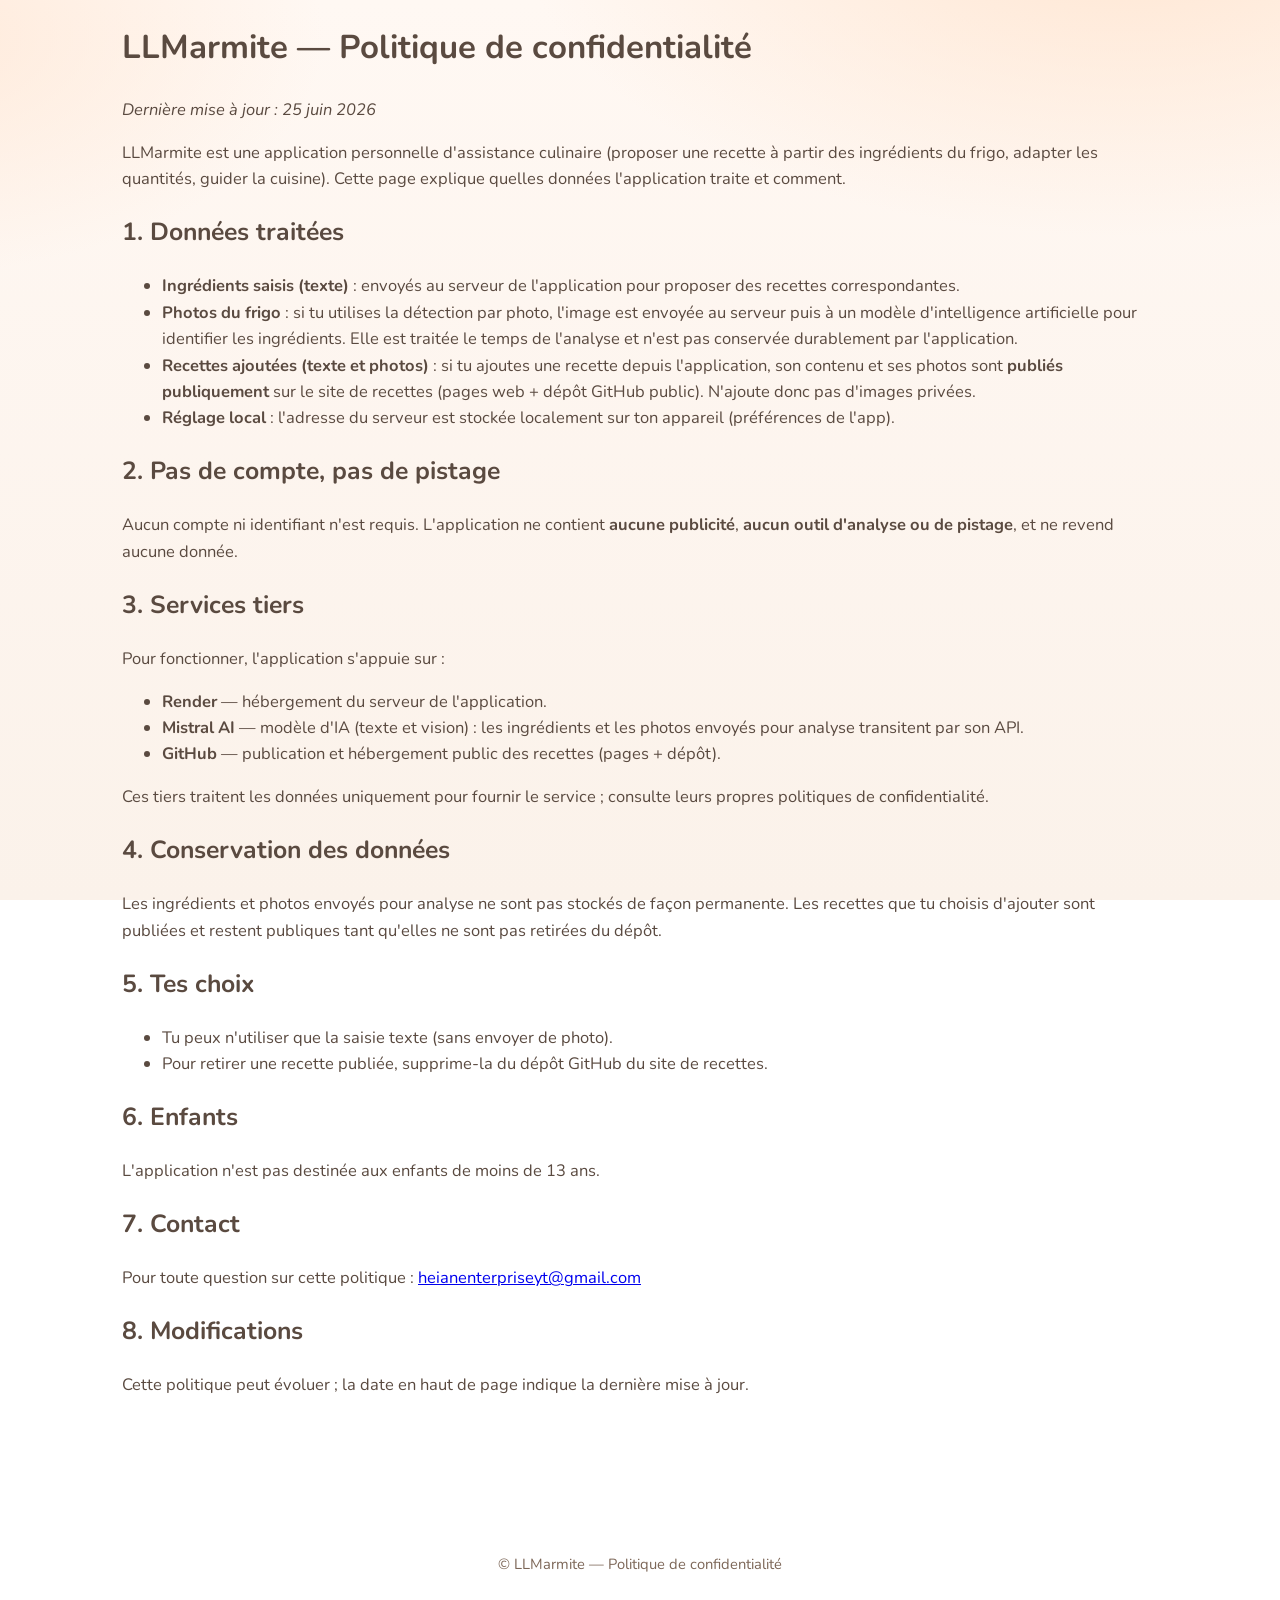
==== confidentialite.html @ 8d0bf93e "feat: refonte douce du site (theme clair creme chaud, Nunito, formes arrondies, hero)" ====
<!doctype html>
<html lang="fr">

<head>
  <meta charset="utf-8" />
  <meta name="viewport" content="width=device-width,initial-scale=1" />
  <title>LLMarmite — Politique de confidentialité</title>
  <link rel="icon" type="image/png" href="favicon.png">
  <link rel="preconnect" href="https://fonts.googleapis.com">
  <link rel="preconnect" href="https://fonts.gstatic.com" crossorigin>
  <link href="https://fonts.googleapis.com/css2?family=Nunito:wght@400;500;600;700;800&display=swap" rel="stylesheet">
  <link rel="stylesheet" href="css/style.css">
</head>

<body>
  <main class="container">
    <h1>LLMarmite — Politique de confidentialité</h1>
    <p><em>Dernière mise à jour : 25 juin 2026</em></p>

    <p>
      LLMarmite est une application personnelle d'assistance culinaire (proposer une recette à
      partir des ingrédients du frigo, adapter les quantités, guider la cuisine). Cette page
      explique quelles données l'application traite et comment.
    </p>

    <h2>1. Données traitées</h2>
    <ul>
      <li><strong>Ingrédients saisis (texte)</strong> : envoyés au serveur de l'application pour
        proposer des recettes correspondantes.</li>
      <li><strong>Photos du frigo</strong> : si tu utilises la détection par photo, l'image est
        envoyée au serveur puis à un modèle d'intelligence artificielle pour identifier les
        ingrédients. Elle est traitée le temps de l'analyse et n'est pas conservée durablement par
        l'application.</li>
      <li><strong>Recettes ajoutées (texte et photos)</strong> : si tu ajoutes une recette depuis
        l'application, son contenu et ses photos sont <strong>publiés publiquement</strong> sur le
        site de recettes (pages web + dépôt GitHub public). N'ajoute donc pas d'images privées.</li>
      <li><strong>Réglage local</strong> : l'adresse du serveur est stockée localement sur ton
        appareil (préférences de l'app).</li>
    </ul>

    <h2>2. Pas de compte, pas de pistage</h2>
    <p>
      Aucun compte ni identifiant n'est requis. L'application ne contient <strong>aucune
      publicité</strong>, <strong>aucun outil d'analyse ou de pistage</strong>, et ne revend
      aucune donnée.
    </p>

    <h2>3. Services tiers</h2>
    <p>Pour fonctionner, l'application s'appuie sur&nbsp;:</p>
    <ul>
      <li><strong>Render</strong> — hébergement du serveur de l'application.</li>
      <li><strong>Mistral AI</strong> — modèle d'IA (texte et vision)&nbsp;: les ingrédients et les
        photos envoyés pour analyse transitent par son API.</li>
      <li><strong>GitHub</strong> — publication et hébergement public des recettes (pages + dépôt).</li>
    </ul>
    <p>Ces tiers traitent les données uniquement pour fournir le service&nbsp;; consulte leurs
      propres politiques de confidentialité.</p>

    <h2>4. Conservation des données</h2>
    <p>
      Les ingrédients et photos envoyés pour analyse ne sont pas stockés de façon permanente. Les
      recettes que tu choisis d'ajouter sont publiées et restent publiques tant qu'elles ne sont
      pas retirées du dépôt.
    </p>

    <h2>5. Tes choix</h2>
    <ul>
      <li>Tu peux n'utiliser que la saisie texte (sans envoyer de photo).</li>
      <li>Pour retirer une recette publiée, supprime-la du dépôt GitHub du site de recettes.</li>
    </ul>

    <h2>6. Enfants</h2>
    <p>L'application n'est pas destinée aux enfants de moins de 13&nbsp;ans.</p>

    <h2>7. Contact</h2>
    <p>Pour toute question sur cette politique&nbsp;: <a href="mailto:heianenterpriseyt@gmail.com">heianenterpriseyt@gmail.com</a></p>

    <h2>8. Modifications</h2>
    <p>Cette politique peut évoluer&nbsp;; la date en haut de page indique la dernière mise à jour.</p>
  </main>

  <footer class="site-footer">© LLMarmite — Politique de confidentialité</footer>
</body>

</html>
---- css/style.css ----
/* style.css — Direction artistique « douce » (soft light, marmite)
   Clair, chaud, arrondi, aéré. Dérivé du seed orange #E8590C de l'app LLMarmite.
   La police Nunito est chargée via <link> dans le <head> des pages. */
:root{
  /* === Accents (orange marmite) === */
  --color-primary:        #E8590C;   /* orange marque — CTA, accents forts */
  --color-primary-strong: #c9490a;   /* survol CTA */
  --color-primary-soft:   #f7a977;   /* orange doux — survols, focus */
  --color-on-primary:     #ffffff;
  --color-peach:          #ffe6d2;   /* pêche très clair — halos, chips */
  --color-peach-deep:     #ffd6ba;

  /* === Surfaces claires et douces === */
  --color-bg:             #fbf2ea;   /* crème chaud (fond) */
  --color-bg-2:           #fff8f3;
  --color-surface:        #ffffff;   /* cartes, panneaux */
  --color-surface-soft:   #fff4ec;   /* panneaux secondaires */
  --color-outline:        #f1e2d6;   /* bordures très douces */

  /* === Texte chaud (jamais noir pur) === */
  --color-on-surface:        #5a4a40;  /* texte courant */
  --color-on-surface-strong: #36271e;  /* titres */
  --color-on-surface-muted:  #7c6657;  /* secondaire */

  /* === Ombres douces, diffuses, teintées chaud === */
  --shadow-sm: 0 2px 12px rgba(124,67,20,0.06);
  --shadow-md: 0 16px 38px rgba(232,89,12,0.10);
  --shadow-lg: 0 26px 56px rgba(124,67,20,0.16);

  --radius:    22px;
  --radius-sm: 14px;
  --radius-pill: 999px;
  --gap:18px;
  --maxw:1080px;

  /* Alias de compatibilité (anciens noms encore référencés ailleurs) */
  --bg: var(--color-bg);
  --card: var(--color-surface);
  --accent1: var(--color-primary);
  --accent2: var(--color-primary);
  --muted: var(--color-on-surface-muted);
  --glass: var(--color-surface-soft);
  --primary: var(--color-primary);
}

*{box-sizing:border-box}
html{scroll-behavior:smooth}
html,body{height:100%}
body{
  margin:0;
  font-family:'Nunito', system-ui, "Segoe UI", Roboto, "Helvetica Neue", Arial, sans-serif;
  color:var(--color-on-surface);
  font-size:16.5px;
  line-height:1.6;
  background:
    radial-gradient(1100px 560px at 88% -8%, var(--color-peach) 0%, rgba(255,230,210,0) 55%),
    radial-gradient(820px 460px at -8% 4%, #ffeada 0%, rgba(255,234,218,0) 52%),
    linear-gradient(180deg, var(--color-bg-2) 0%, var(--color-bg) 100%);
  background-attachment:fixed;
  -webkit-font-smoothing:antialiased;
  -moz-osx-font-smoothing:grayscale;
}

/* Accessibilité : focus doux et visible */
:focus-visible{ outline:3px solid var(--color-primary-soft); outline-offset:3px; border-radius:12px; }
input[type="checkbox"]{ accent-color:var(--color-primary); width:17px; height:17px; }

.container{ max-width:var(--maxw); margin:0 auto; padding:0 22px 72px; }

/* ---- En-tête doux (sticky, translucide) ---- */
.site-header{
  display:flex; align-items:center; justify-content:space-between;
  padding:16px clamp(18px,4vw,40px);
  background:rgba(255,248,243,0.72);
  -webkit-backdrop-filter:saturate(140%) blur(12px);
  backdrop-filter:saturate(140%) blur(12px);
  border-bottom:1px solid var(--color-outline);
  position:sticky; top:0; z-index:20;
}
.brand{
  margin:0; font-weight:800; font-size:20px; letter-spacing:-0.01em;
  color:var(--color-on-surface-strong); text-decoration:none;
  display:inline-flex; align-items:center; gap:10px;
}
.brand::before{ content:"🍲"; font-size:23px; }
.menu-btn{ display:none; background:transparent; border:0; color:var(--color-on-surface); font-size:24px; cursor:pointer; line-height:1; }

/* ---- Hero doux ---- */
.hero{ text-align:center; padding:54px 16px 30px; }
.hero h1{
  margin:0 0 10px; font-weight:800; letter-spacing:-0.02em;
  font-size:clamp(2rem, 1.3rem + 3vw, 3.1rem);
  color:var(--color-on-surface-strong);
}
.hero p{ margin:0 auto; max-width:46ch; color:var(--color-on-surface-muted); font-size:1.05rem; }

/* ---- Contrôles (recherche + filtres) ---- */
.controls{ display:flex; gap:14px; align-items:flex-start; margin-bottom:14px; flex-wrap:wrap; }
.controls input[type="search"]{
  flex:1 1 280px; min-width:240px;
  padding:14px 18px;
  border-radius:var(--radius-pill);
  border:1px solid var(--color-outline);
  background:var(--color-surface);
  color:var(--color-on-surface);
  font:inherit; font-size:1rem;
  box-shadow:var(--shadow-sm);
  transition:box-shadow .25s ease, border-color .25s ease;
}
.controls input[type="search"]::placeholder{ color:var(--color-on-surface-muted); }
.controls input[type="search"]:focus{ outline:none; border-color:var(--color-primary-soft); box-shadow:var(--shadow-md); }

.filters{ display:flex; flex-wrap:wrap; gap:10px; }
.filters label{ color:var(--color-on-surface); font-size:.95rem; font-weight:600; }

.filter-block{
  background:var(--color-surface);
  border:1px solid var(--color-outline);
  border-radius:var(--radius-sm);
  box-shadow:var(--shadow-sm);
  overflow:hidden; display:flex; flex-direction:column; min-width:130px;
}
.filter-header{
  display:flex; justify-content:space-between; align-items:center; gap:10px;
  padding:9px 14px; background:var(--color-surface-soft);
}
.toggle-subfilters{
  border:none; background:var(--color-peach); color:var(--color-primary);
  width:26px; height:26px; border-radius:var(--radius-pill);
  cursor:pointer; font-size:17px; line-height:1; font-weight:800;
  display:inline-flex; align-items:center; justify-content:center;
}
.sub-filters{ padding:10px 14px; display:flex; flex-wrap:wrap; gap:8px 14px; }
.sub-filters.hidden{ display:none; }
.sub-filters label{ font-weight:500; color:var(--color-on-surface); }

/* ---- Grille de cartes ---- */
.recette-list{
  display:grid;
  grid-template-columns:repeat(auto-fill, minmax(260px,1fr));
  gap:26px; margin-top:26px;
}
.card{
  background:var(--color-surface);
  border:1px solid var(--color-outline);
  border-radius:var(--radius);
  overflow:hidden;
  box-shadow:var(--shadow-sm);
  transition:transform .3s cubic-bezier(.16,1,.3,1), box-shadow .3s ease;
}
.card:hover{ transform:translateY(-8px); box-shadow:var(--shadow-lg); }
.card-link{ text-decoration:none; color:inherit; display:block; }
.card img{ width:100%; height:188px; object-fit:cover; display:block; }
.card-body{ padding:16px 18px 20px; }
.card-body h3{ margin:0 0 6px; font-size:1.18rem; font-weight:800; color:var(--color-on-surface-strong); letter-spacing:-0.01em; }
.card-body p{ margin:0; color:var(--color-on-surface-muted); font-size:.95rem; }

/* ---- Pied de page ---- */
.site-footer{
  text-align:center; padding:26px; margin-top:40px;
  color:var(--color-on-surface-muted); font-size:.92rem;
}

/* ---- Responsive ---- */
@media(max-width:700px){
  .menu-btn{ display:block; }
  .main-menu{ display:none; }
  .site-header{ gap:10px; }
  .hero{ padding:36px 12px 22px; }
  .recette-list{ gap:18px; }
}
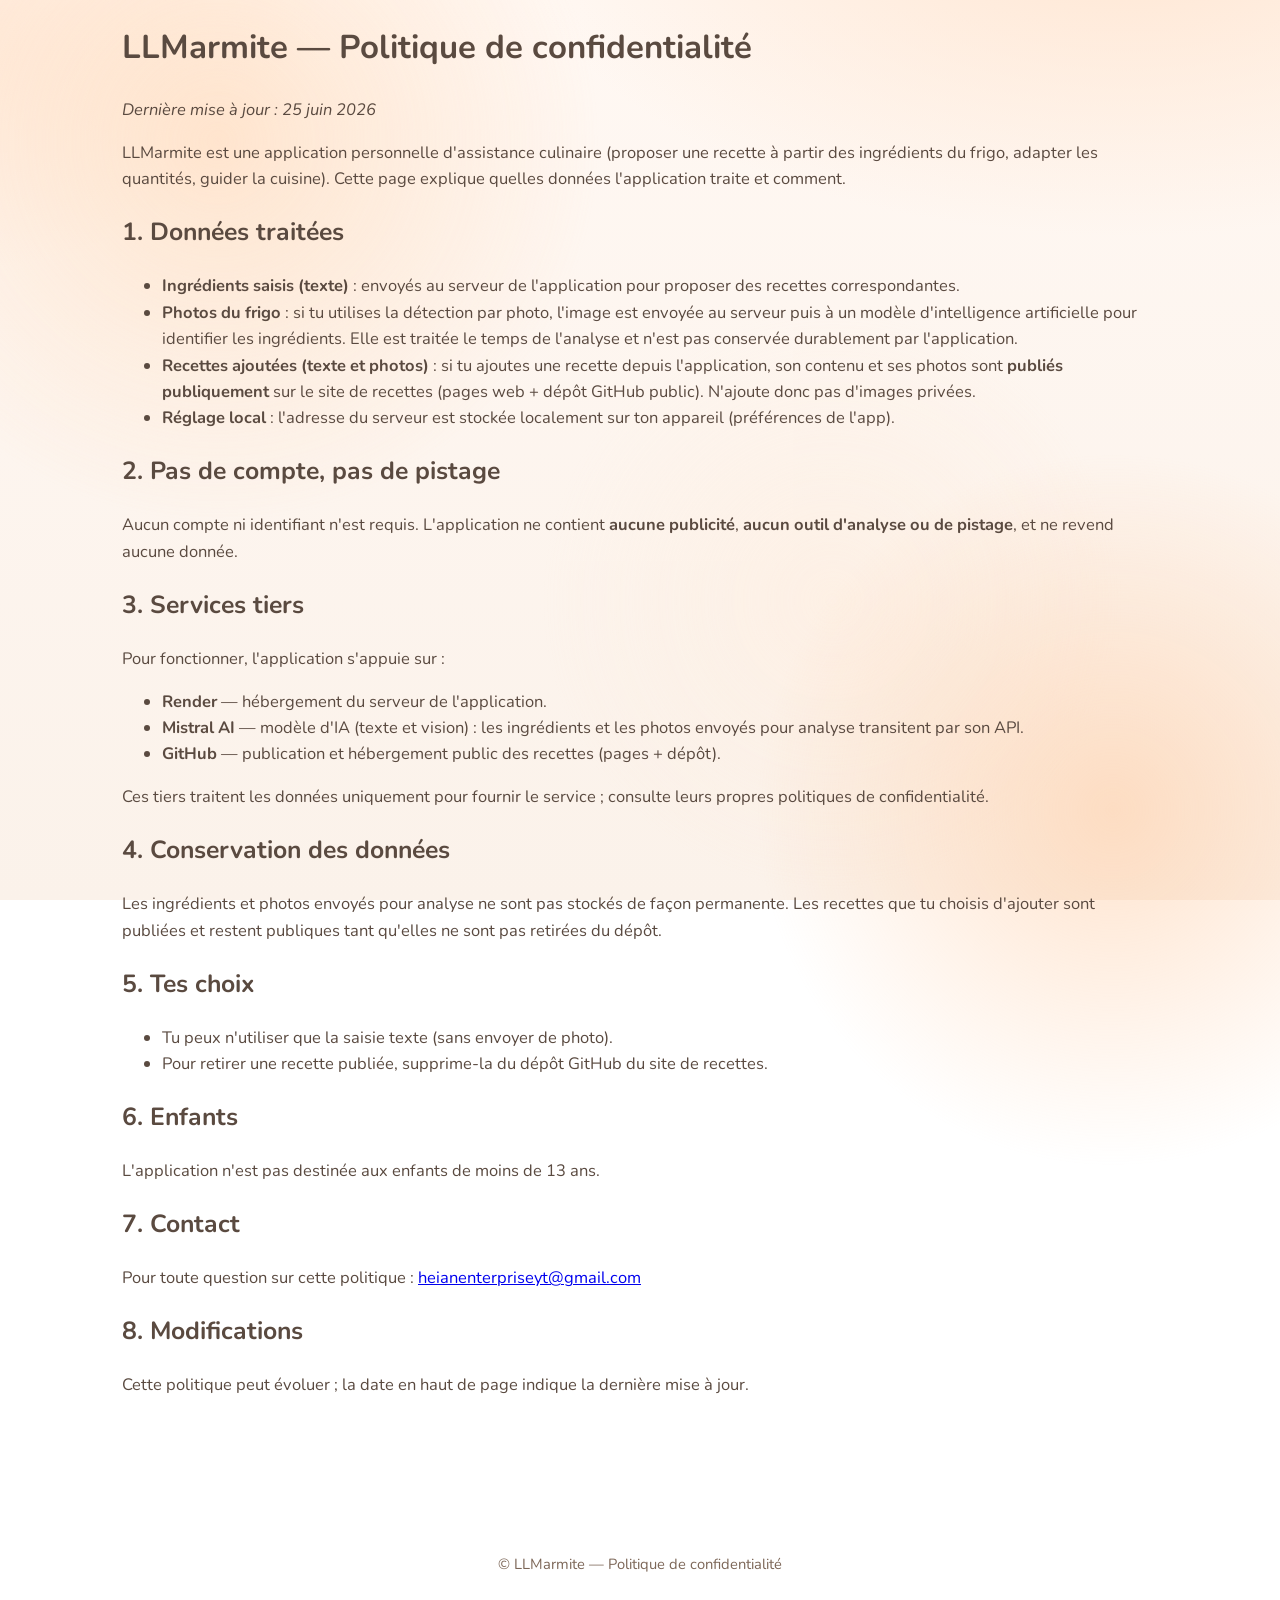
==== commit 0255c035: "feat: effets de fond echelonnes (bulles, vapeur, ingredients flottants) via bgfx.js" ====
--- a/confidentialite.html
+++ b/confidentialite.html
@@ -80,6 +80,7 @@
   </main>
 
   <footer class="site-footer">© LLMarmite — Politique de confidentialité</footer>
+  <script src="js/bgfx.js"></script>
 </body>
 
 </html>
--- a/css/style.css
+++ b/css/style.css
@@ -61,6 +61,78 @@
   -moz-osx-font-smoothing:grayscale;
 }
 
+/* ---- Fond animé « mijotage » : grands halos chauds qui dérivent ----
+   100% CSS, derrière le contenu (z-index:-1), sans interaction (pointer-events:none),
+   uniquement transform (compositor-friendly). Se fige en reduced-motion. */
+body::before, body::after, html::before{
+  content:""; position:fixed; z-index:-1; pointer-events:none;
+  border-radius:50%; will-change:transform;
+}
+body::before{
+  width:62vmax; height:62vmax; top:-20vmax; left:-14vmax; opacity:.6;
+  background:radial-gradient(circle, #ffd9b8 0%, rgba(255,217,184,0) 68%);
+  animation:floatA 24s ease-in-out infinite alternate;
+}
+body::after{
+  width:58vmax; height:58vmax; bottom:-22vmax; right:-16vmax; opacity:.5;
+  background:radial-gradient(circle, #ffc79a 0%, rgba(255,199,154,0) 68%);
+  animation:floatB 30s ease-in-out infinite alternate;
+}
+html::before{
+  width:46vmax; height:46vmax; top:34%; left:42%; opacity:.38;
+  background:radial-gradient(circle, #ffead8 0%, rgba(255,234,216,0) 70%);
+  animation:floatC 36s ease-in-out infinite alternate;
+}
+@keyframes floatA{ to{ transform:translate(14vmax,9vmax) scale(1.18); } }
+@keyframes floatB{ from{ transform:scale(1.12); } to{ transform:translate(-11vmax,-7vmax) scale(1); } }
+@keyframes floatC{ to{ transform:translate(-9vmax,6vmax) scale(1.22); } }
+@media (prefers-reduced-motion: reduce){
+  body::before, body::after, html::before{ animation:none; }
+}
+
+/* ---- Effets de fond générés par js/bgfx.js : bulles, vapeur, ingrédients ----
+   Échelonnés via des animation-delay aléatoires → jamais tous en même temps.
+   Décoratif uniquement (aria-hidden, pointer-events:none), masqué en reduced-motion. */
+.bgfx{ position:fixed; inset:0; z-index:-1; pointer-events:none; overflow:hidden; }
+.bgfx span{ position:absolute; display:block; will-change:transform, opacity; }
+
+.bgfx-bubble{
+  bottom:-40px; width:var(--size); height:var(--size); border-radius:50%;
+  background:radial-gradient(circle at 32% 30%, rgba(255,255,255,.92), rgba(255,210,176,.35));
+  box-shadow:0 0 14px rgba(232,89,12,.10); opacity:0;
+  animation-name:bgfx-rise; animation-timing-function:ease-in-out; animation-iteration-count:infinite;
+}
+@keyframes bgfx-rise{
+  0%{ transform:translateY(0) scale(.8); opacity:0; }
+  12%{ opacity:.6; } 80%{ opacity:.5; }
+  100%{ transform:translateY(-80vh) scale(1.1); opacity:0; }
+}
+
+.bgfx-steam{
+  bottom:-60px; width:16px; height:var(--size); border-radius:46%;
+  background:linear-gradient(to top, rgba(255,255,255,0), rgba(255,255,255,.55), rgba(255,255,255,0));
+  filter:blur(6px); opacity:0;
+  animation-name:bgfx-steam; animation-timing-function:ease-in-out; animation-iteration-count:infinite;
+}
+@keyframes bgfx-steam{
+  0%{ transform:translateY(0) translateX(0) scaleY(.7); opacity:0; }
+  15%{ opacity:.5; }
+  50%{ transform:translateY(-32vh) translateX(20px) scaleY(1); }
+  85%{ opacity:.32; }
+  100%{ transform:translateY(-64vh) translateX(-14px) scaleY(1.2); opacity:0; }
+}
+
+.bgfx-food{
+  top:108%; font-size:var(--size); line-height:1; opacity:0; filter:saturate(.9);
+  animation-name:bgfx-float; animation-timing-function:linear; animation-iteration-count:infinite;
+}
+@keyframes bgfx-float{
+  0%{ transform:translateY(0) rotate(0deg); opacity:0; }
+  10%{ opacity:.22; } 90%{ opacity:.22; }
+  100%{ transform:translateY(-130vh) rotate(38deg); opacity:0; }
+}
+@media (prefers-reduced-motion: reduce){ .bgfx{ display:none; } }
+
 /* Accessibilité : focus doux et visible */
 :focus-visible{ outline:3px solid var(--color-primary-soft); outline-offset:3px; border-radius:12px; }
 input[type="checkbox"]{ accent-color:var(--color-primary); width:17px; height:17px; }
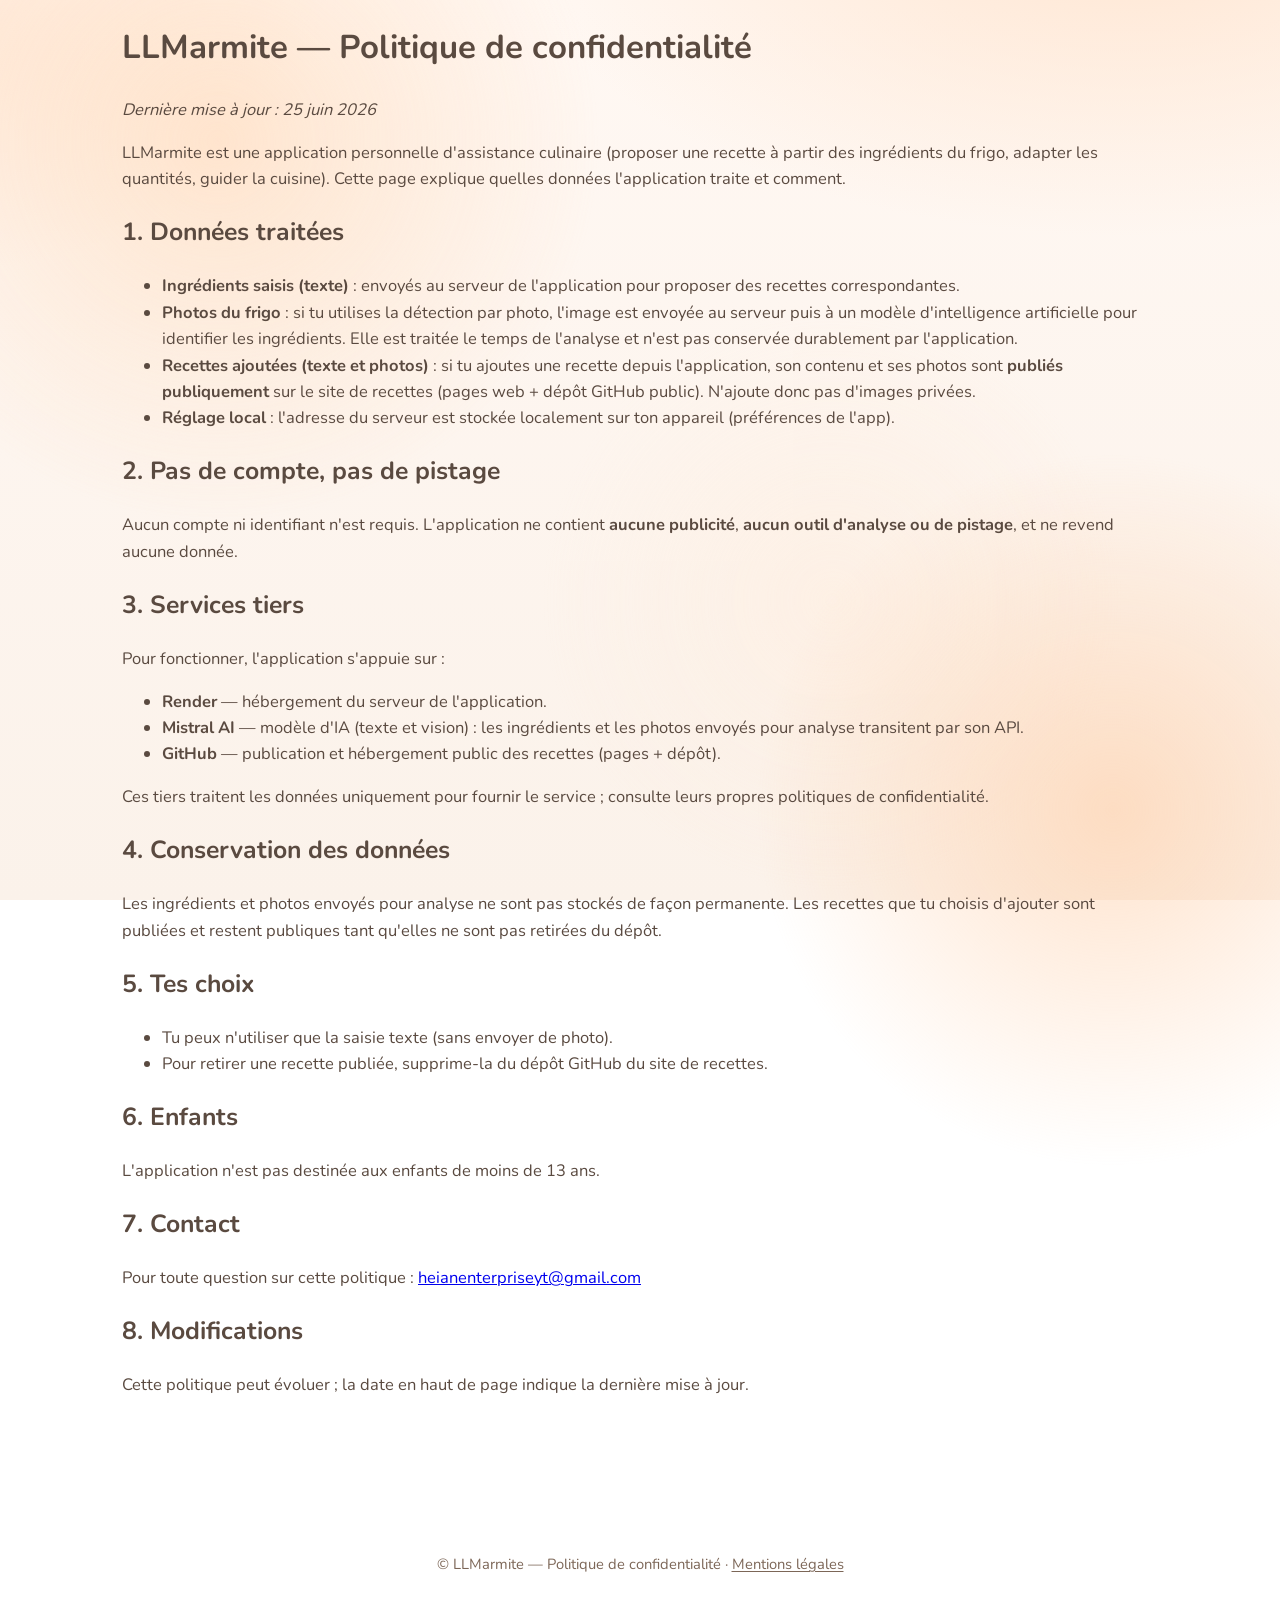
==== commit 64487da7: "fix: mentions légales, police auto-hébergée et boutons de filtre nommés Page mentions-legales.html (" ====
--- a/confidentialite.html
+++ b/confidentialite.html
@@ -6,9 +6,6 @@
   <meta name="viewport" content="width=device-width,initial-scale=1" />
   <title>LLMarmite — Politique de confidentialité</title>
   <link rel="icon" type="image/png" href="favicon.png">
-  <link rel="preconnect" href="https://fonts.googleapis.com">
-  <link rel="preconnect" href="https://fonts.gstatic.com" crossorigin>
-  <link href="https://fonts.googleapis.com/css2?family=Nunito:wght@400;500;600;700;800&display=swap" rel="stylesheet">
   <link rel="stylesheet" href="css/style.css">
 </head>
 
@@ -79,7 +76,7 @@
     <p>Cette politique peut évoluer&nbsp;; la date en haut de page indique la dernière mise à jour.</p>
   </main>
 
-  <footer class="site-footer">© LLMarmite — Politique de confidentialité</footer>
+  <footer class="site-footer">© LLMarmite — Politique de confidentialité · <a href="mentions-legales.html">Mentions légales</a></footer>
   <script src="js/bgfx.js"></script>
 </body>
 
--- a/css/style.css
+++ b/css/style.css
@@ -1,6 +1,17 @@
 /* style.css — Direction artistique « douce » (soft light, marmite)
    Clair, chaud, arrondi, aéré. Dérivé du seed orange #E8590C de l'app LLMarmite.
-   La police Nunito est chargée via <link> dans le <head> des pages. */
+   La police Nunito est auto-hébergée (assets/fonts/, licence OFL) : aucune requête vers Google,
+   donc aucune IP de visiteur transmise à un tiers. Police variable → un fichier couvre 400 à 800. */
+@font-face{
+  font-family:'Nunito'; font-style:normal; font-weight:400 800; font-display:swap;
+  src:url('../assets/fonts/nunito-latin.woff2') format('woff2');
+  unicode-range:U+0000-00FF, U+0131, U+0152-0153, U+02BB-02BC, U+02C6, U+02DA, U+02DC, U+0304, U+0308, U+0329, U+2000-206F, U+20AC, U+2122, U+2191, U+2193, U+2212, U+2215, U+FEFF, U+FFFD;
+}
+@font-face{
+  font-family:'Nunito'; font-style:normal; font-weight:400 800; font-display:swap;
+  src:url('../assets/fonts/nunito-latin-ext.woff2') format('woff2');
+  unicode-range:U+0100-02BA, U+02BD-02C5, U+02C7-02CC, U+02CE-02D7, U+02DD-02FF, U+0304, U+0308, U+0329, U+1D00-1DBF, U+1E00-1E9F, U+1EF2-1EFF, U+2020, U+20A0-20AB, U+20AD-20C0, U+2113, U+2C60-2C7F, U+A720-A7FF;
+}
 :root{
   /* === Accents (orange marmite) === */
   --color-primary:        #E8590C;   /* orange marque — CTA, accents forts */
@@ -232,6 +243,9 @@
   text-align:center; padding:26px; margin-top:40px;
   color:var(--color-on-surface-muted); font-size:.92rem;
 }
+/* Liens de pied de page : couleur du texte (l'orange marque n'atteint que ~3,2:1 sur le crème). */
+.site-footer a{ color:inherit; text-decoration:underline; text-underline-offset:2px; }
+.site-footer a:hover, .site-footer a:focus-visible{ color:var(--color-on-surface-strong); }
 
 /* ---- Responsive ---- */
 @media(max-width:700px){
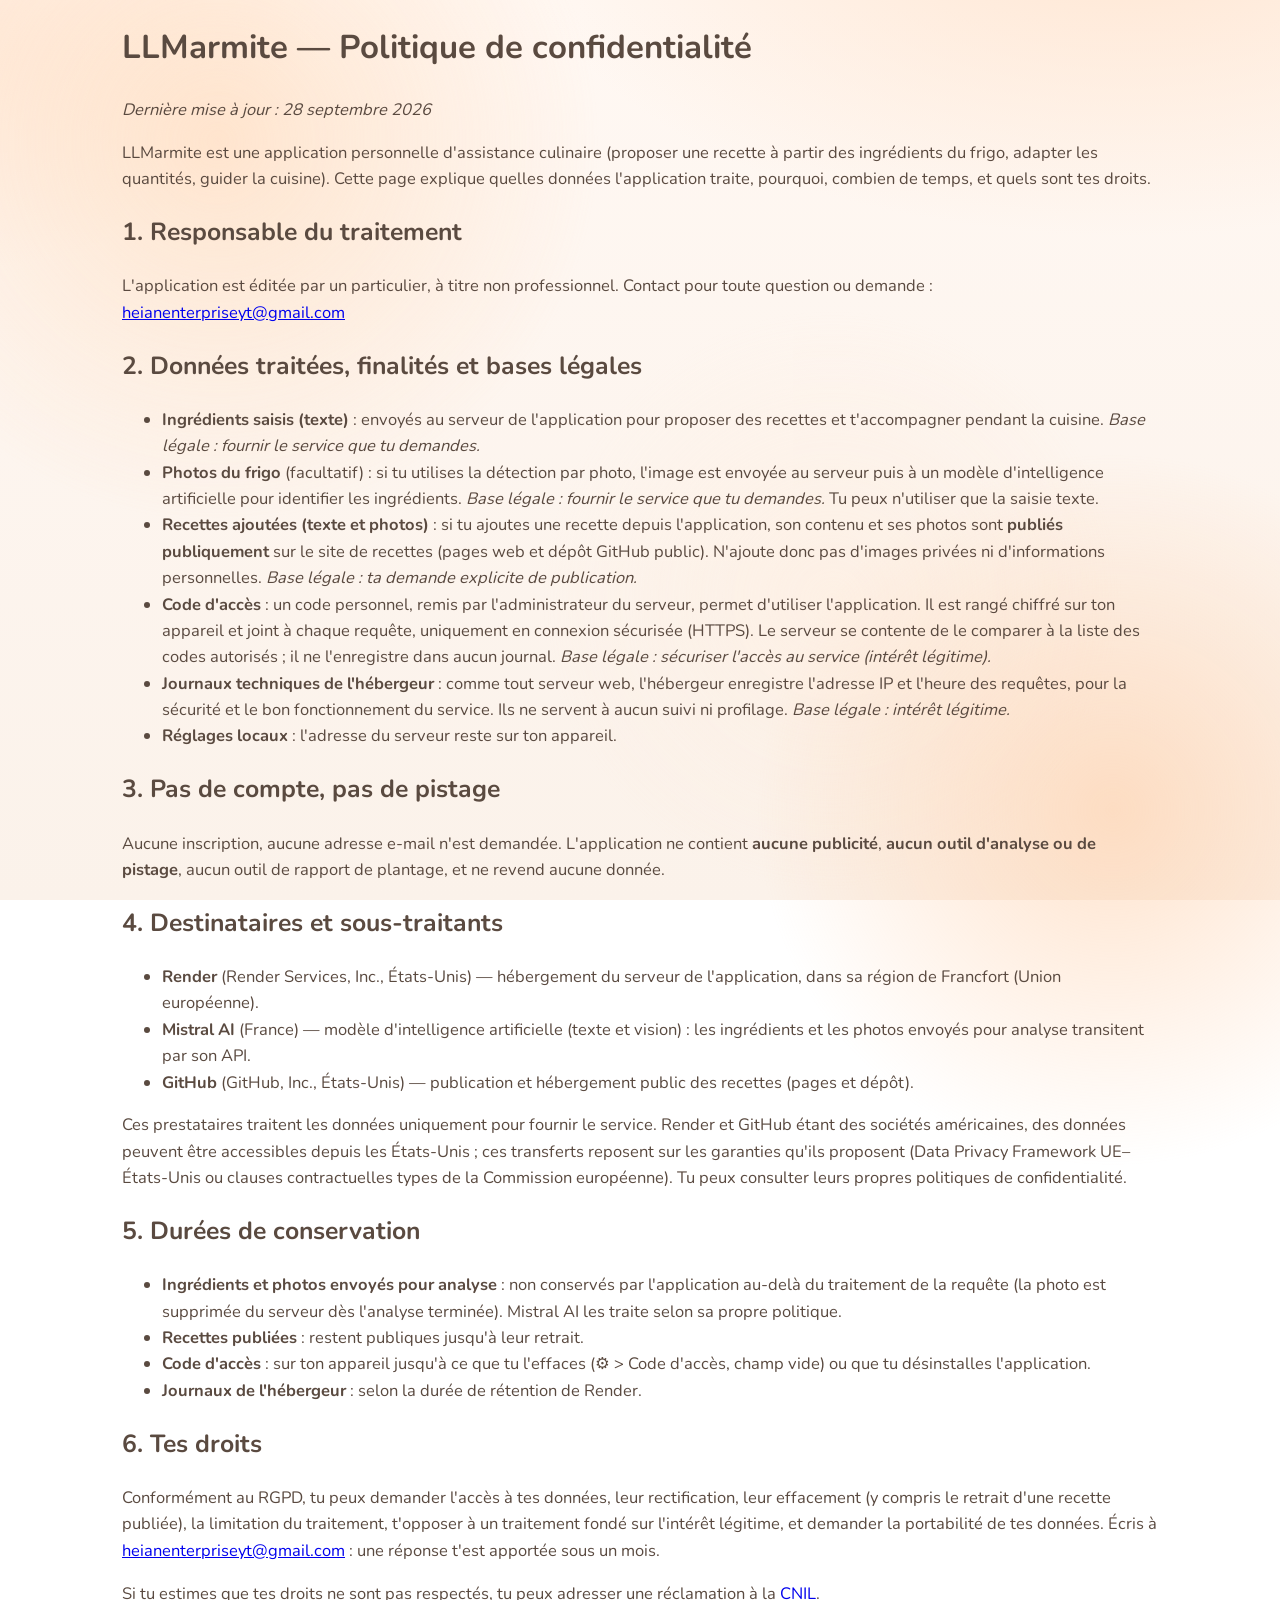
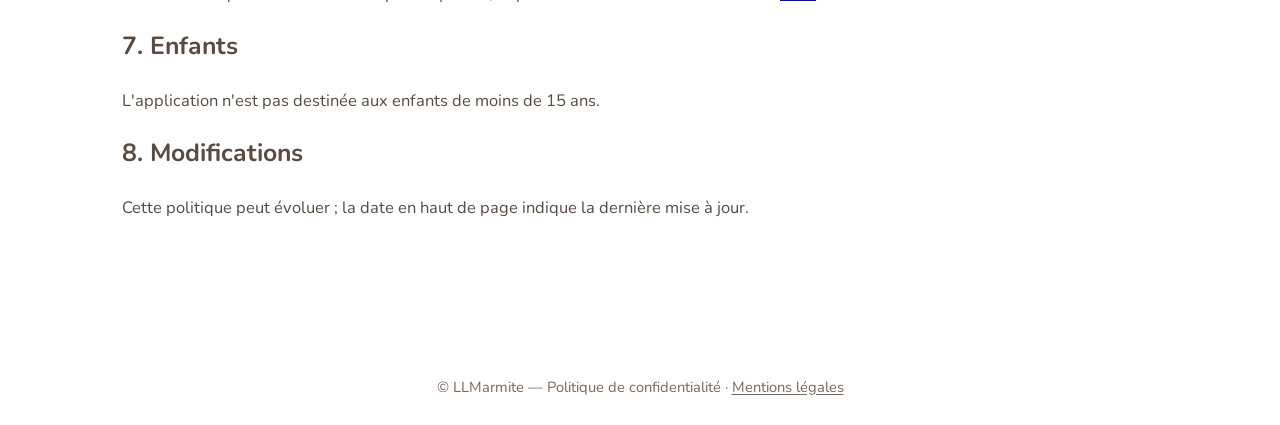
==== commit e50eb950: "docs: politique LLMarmite complétée (bases légales, droits, CNIL, transferts, code d'accès) Aligne l" ====
--- a/confidentialite.html
+++ b/confidentialite.html
@@ -12,65 +12,96 @@
 <body>
   <main class="container">
     <h1>LLMarmite — Politique de confidentialité</h1>
-    <p><em>Dernière mise à jour : 25 juin 2026</em></p>
+    <p><em>Dernière mise à jour : 28 septembre 2026</em></p>
 
     <p>
       LLMarmite est une application personnelle d'assistance culinaire (proposer une recette à
       partir des ingrédients du frigo, adapter les quantités, guider la cuisine). Cette page
-      explique quelles données l'application traite et comment.
+      explique quelles données l'application traite, pourquoi, combien de temps, et quels sont tes
+      droits.
     </p>
 
-    <h2>1. Données traitées</h2>
+    <h2>1. Responsable du traitement</h2>
+    <p>
+      L'application est éditée par un particulier, à titre non professionnel. Contact pour toute
+      question ou demande&nbsp;: <a href="mailto:heianenterpriseyt@gmail.com">heianenterpriseyt@gmail.com</a>
+    </p>
+
+    <h2>2. Données traitées, finalités et bases légales</h2>
     <ul>
       <li><strong>Ingrédients saisis (texte)</strong> : envoyés au serveur de l'application pour
-        proposer des recettes correspondantes.</li>
-      <li><strong>Photos du frigo</strong> : si tu utilises la détection par photo, l'image est
-        envoyée au serveur puis à un modèle d'intelligence artificielle pour identifier les
-        ingrédients. Elle est traitée le temps de l'analyse et n'est pas conservée durablement par
-        l'application.</li>
+        proposer des recettes et t'accompagner pendant la cuisine. <em>Base légale&nbsp;: fournir le
+        service que tu demandes.</em></li>
+      <li><strong>Photos du frigo</strong> (facultatif) : si tu utilises la détection par photo,
+        l'image est envoyée au serveur puis à un modèle d'intelligence artificielle pour identifier
+        les ingrédients. <em>Base légale&nbsp;: fournir le service que tu demandes.</em> Tu peux
+        n'utiliser que la saisie texte.</li>
       <li><strong>Recettes ajoutées (texte et photos)</strong> : si tu ajoutes une recette depuis
         l'application, son contenu et ses photos sont <strong>publiés publiquement</strong> sur le
-        site de recettes (pages web + dépôt GitHub public). N'ajoute donc pas d'images privées.</li>
-      <li><strong>Réglage local</strong> : l'adresse du serveur est stockée localement sur ton
-        appareil (préférences de l'app).</li>
+        site de recettes (pages web et dépôt GitHub public). N'ajoute donc pas d'images privées ni
+        d'informations personnelles. <em>Base légale&nbsp;: ta demande explicite de publication.</em></li>
+      <li><strong>Code d'accès</strong> : un code personnel, remis par l'administrateur du serveur,
+        permet d'utiliser l'application. Il est rangé chiffré sur ton appareil et joint à chaque
+        requête, uniquement en connexion sécurisée (HTTPS). Le serveur se contente de le comparer à
+        la liste des codes autorisés&nbsp;; il ne l'enregistre dans aucun journal. <em>Base
+        légale&nbsp;: sécuriser l'accès au service (intérêt légitime).</em></li>
+      <li><strong>Journaux techniques de l'hébergeur</strong> : comme tout serveur web, l'hébergeur
+        enregistre l'adresse IP et l'heure des requêtes, pour la sécurité et le bon fonctionnement du
+        service. Ils ne servent à aucun suivi ni profilage. <em>Base légale&nbsp;: intérêt
+        légitime.</em></li>
+      <li><strong>Réglages locaux</strong> : l'adresse du serveur reste sur ton appareil.</li>
     </ul>
 
-    <h2>2. Pas de compte, pas de pistage</h2>
+    <h2>3. Pas de compte, pas de pistage</h2>
     <p>
-      Aucun compte ni identifiant n'est requis. L'application ne contient <strong>aucune
-      publicité</strong>, <strong>aucun outil d'analyse ou de pistage</strong>, et ne revend
-      aucune donnée.
+      Aucune inscription, aucune adresse e-mail n'est demandée. L'application ne contient
+      <strong>aucune publicité</strong>, <strong>aucun outil d'analyse ou de pistage</strong>, aucun
+      outil de rapport de plantage, et ne revend aucune donnée.
     </p>
 
-    <h2>3. Services tiers</h2>
-    <p>Pour fonctionner, l'application s'appuie sur&nbsp;:</p>
+    <h2>4. Destinataires et sous-traitants</h2>
     <ul>
-      <li><strong>Render</strong> — hébergement du serveur de l'application.</li>
-      <li><strong>Mistral AI</strong> — modèle d'IA (texte et vision)&nbsp;: les ingrédients et les
-        photos envoyés pour analyse transitent par son API.</li>
-      <li><strong>GitHub</strong> — publication et hébergement public des recettes (pages + dépôt).</li>
+      <li><strong>Render</strong> (Render Services, Inc., États-Unis) — hébergement du serveur de
+        l'application, dans sa région de Francfort (Union européenne).</li>
+      <li><strong>Mistral AI</strong> (France) — modèle d'intelligence artificielle (texte et
+        vision)&nbsp;: les ingrédients et les photos envoyés pour analyse transitent par son API.</li>
+      <li><strong>GitHub</strong> (GitHub, Inc., États-Unis) — publication et hébergement public des
+        recettes (pages et dépôt).</li>
     </ul>
-    <p>Ces tiers traitent les données uniquement pour fournir le service&nbsp;; consulte leurs
-      propres politiques de confidentialité.</p>
-
-    <h2>4. Conservation des données</h2>
     <p>
-      Les ingrédients et photos envoyés pour analyse ne sont pas stockés de façon permanente. Les
-      recettes que tu choisis d'ajouter sont publiées et restent publiques tant qu'elles ne sont
-      pas retirées du dépôt.
+      Ces prestataires traitent les données uniquement pour fournir le service. Render et GitHub
+      étant des sociétés américaines, des données peuvent être accessibles depuis les États-Unis&nbsp;;
+      ces transferts reposent sur les garanties qu'ils proposent (Data Privacy Framework UE–États-Unis
+      ou clauses contractuelles types de la Commission européenne). Tu peux consulter leurs propres
+      politiques de confidentialité.
     </p>
 
-    <h2>5. Tes choix</h2>
+    <h2>5. Durées de conservation</h2>
     <ul>
-      <li>Tu peux n'utiliser que la saisie texte (sans envoyer de photo).</li>
-      <li>Pour retirer une recette publiée, supprime-la du dépôt GitHub du site de recettes.</li>
+      <li><strong>Ingrédients et photos envoyés pour analyse</strong> : non conservés par
+        l'application au-delà du traitement de la requête (la photo est supprimée du serveur dès
+        l'analyse terminée). Mistral AI les traite selon sa propre politique.</li>
+      <li><strong>Recettes publiées</strong> : restent publiques jusqu'à leur retrait.</li>
+      <li><strong>Code d'accès</strong> : sur ton appareil jusqu'à ce que tu l'effaces (⚙️ &gt; Code
+        d'accès, champ vide) ou que tu désinstalles l'application.</li>
+      <li><strong>Journaux de l'hébergeur</strong> : selon la durée de rétention de Render.</li>
     </ul>
 
-    <h2>6. Enfants</h2>
-    <p>L'application n'est pas destinée aux enfants de moins de 13&nbsp;ans.</p>
+    <h2>6. Tes droits</h2>
+    <p>
+      Conformément au RGPD, tu peux demander l'accès à tes données, leur rectification, leur
+      effacement (y compris le retrait d'une recette publiée), la limitation du traitement, t'opposer
+      à un traitement fondé sur l'intérêt légitime, et demander la portabilité de tes données.
+      Écris à <a href="mailto:heianenterpriseyt@gmail.com">heianenterpriseyt@gmail.com</a>&nbsp;:
+      une réponse t'est apportée sous un mois.
+    </p>
+    <p>
+      Si tu estimes que tes droits ne sont pas respectés, tu peux adresser une réclamation à la
+      <a href="https://www.cnil.fr/fr/plaintes">CNIL</a>.
+    </p>
 
-    <h2>7. Contact</h2>
-    <p>Pour toute question sur cette politique&nbsp;: <a href="mailto:heianenterpriseyt@gmail.com">heianenterpriseyt@gmail.com</a></p>
+    <h2>7. Enfants</h2>
+    <p>L'application n'est pas destinée aux enfants de moins de 15&nbsp;ans.</p>
 
     <h2>8. Modifications</h2>
     <p>Cette politique peut évoluer&nbsp;; la date en haut de page indique la dernière mise à jour.</p>
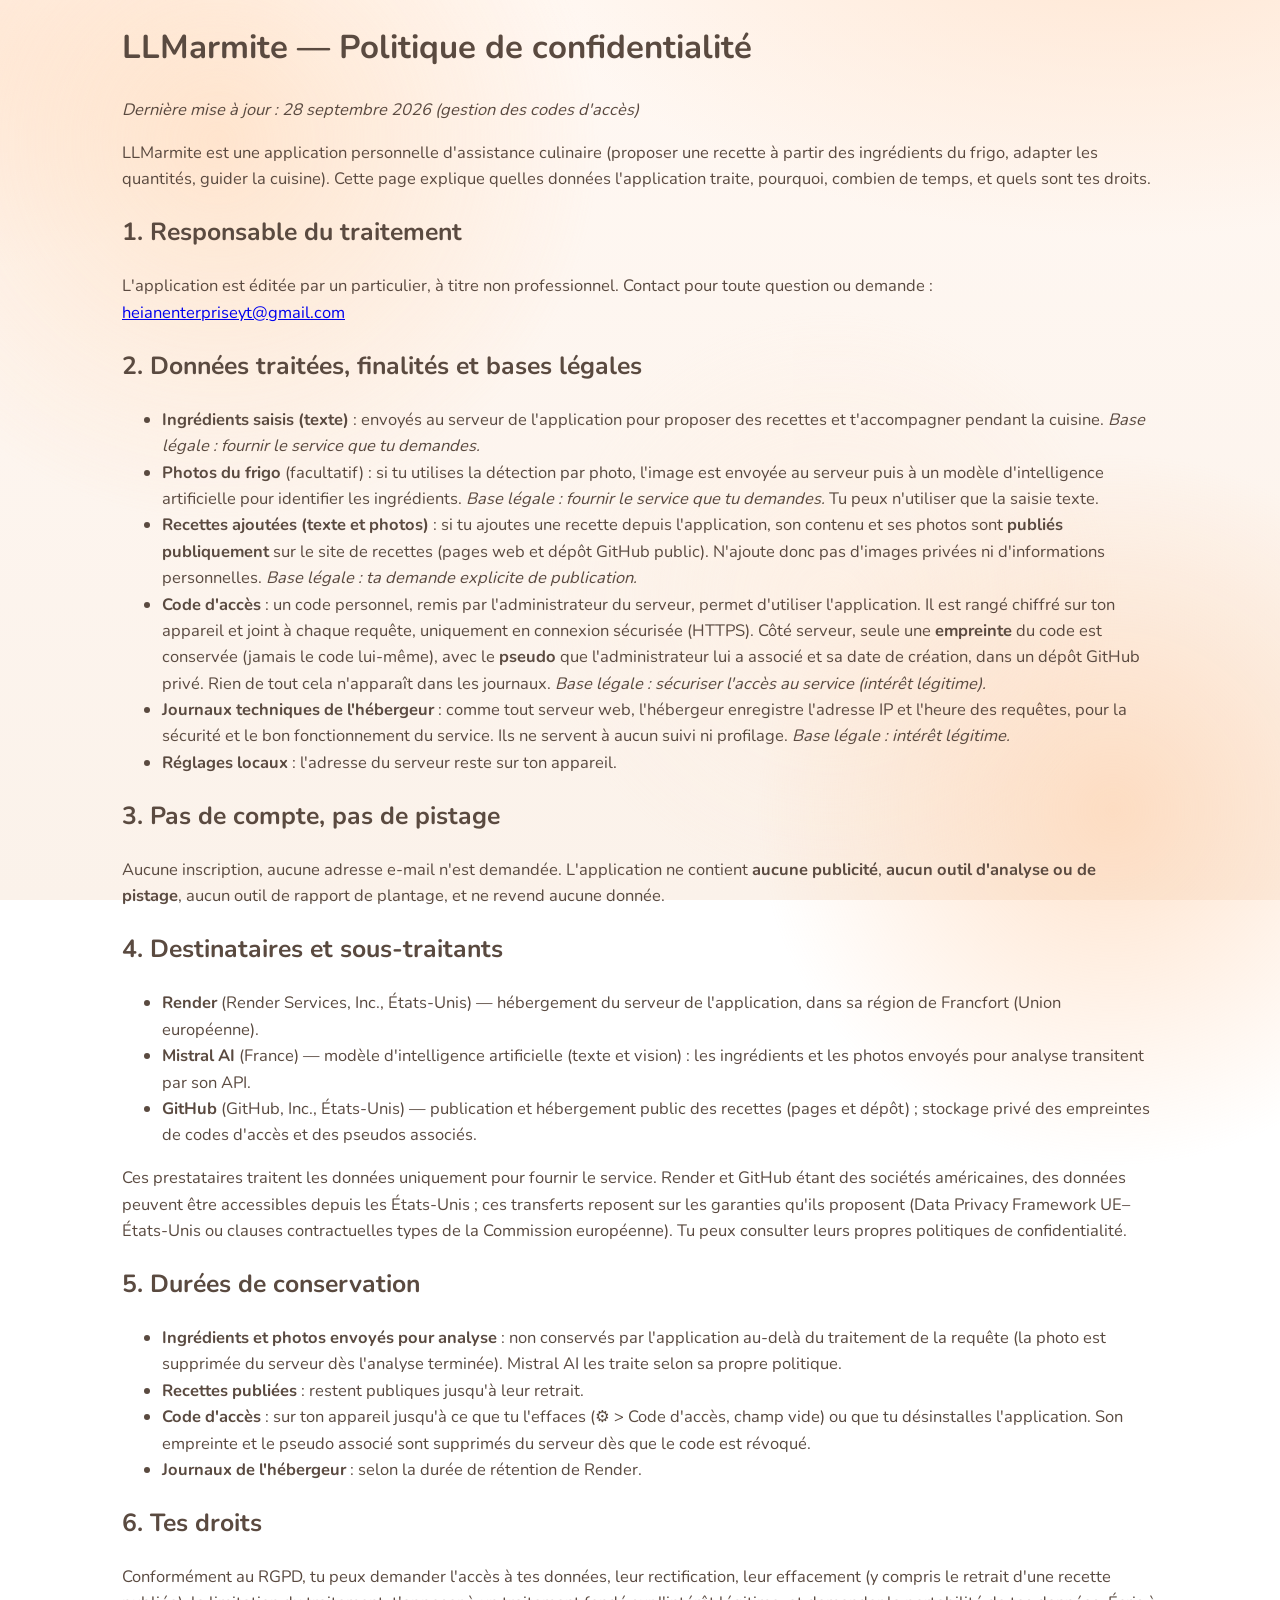
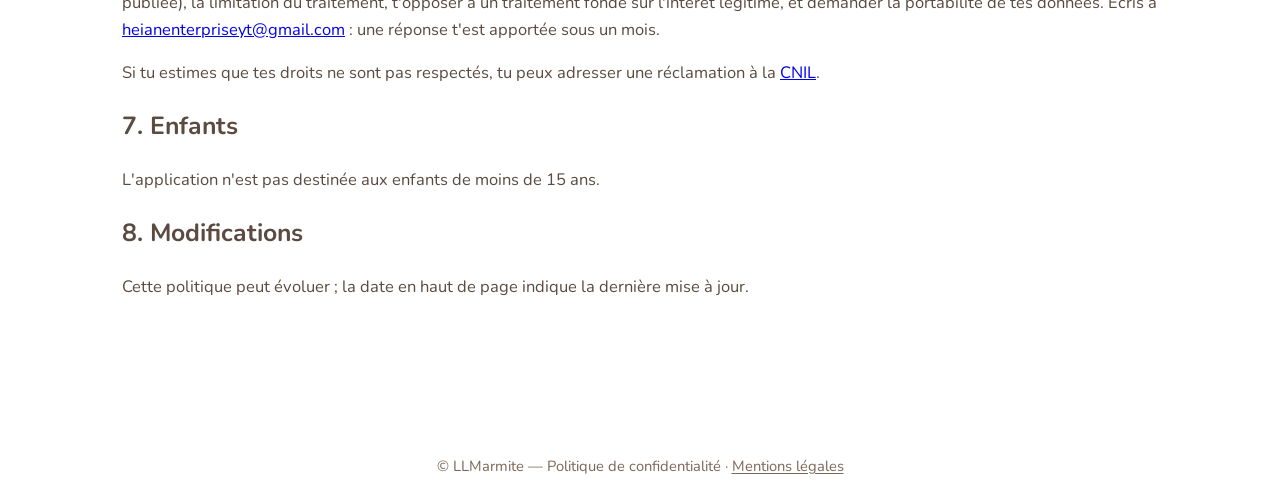
==== commit 936925a9: "docs: politique LLMarmite — empreinte et pseudo des codes d'accès Les codes créés depuis l'app sont " ====
--- a/confidentialite.html
+++ b/confidentialite.html
@@ -12,7 +12,7 @@
 <body>
   <main class="container">
     <h1>LLMarmite — Politique de confidentialité</h1>
-    <p><em>Dernière mise à jour : 28 septembre 2026</em></p>
+    <p><em>Dernière mise à jour : 28 septembre 2026 (gestion des codes d'accès)</em></p>
 
     <p>
       LLMarmite est une application personnelle d'assistance culinaire (proposer une recette à
@@ -42,8 +42,10 @@
         d'informations personnelles. <em>Base légale&nbsp;: ta demande explicite de publication.</em></li>
       <li><strong>Code d'accès</strong> : un code personnel, remis par l'administrateur du serveur,
         permet d'utiliser l'application. Il est rangé chiffré sur ton appareil et joint à chaque
-        requête, uniquement en connexion sécurisée (HTTPS). Le serveur se contente de le comparer à
-        la liste des codes autorisés&nbsp;; il ne l'enregistre dans aucun journal. <em>Base
+        requête, uniquement en connexion sécurisée (HTTPS). Côté serveur, seule une
+        <strong>empreinte</strong> du code est conservée (jamais le code lui-même), avec le
+        <strong>pseudo</strong> que l'administrateur lui a associé et sa date de création, dans un
+        dépôt GitHub privé. Rien de tout cela n'apparaît dans les journaux. <em>Base
         légale&nbsp;: sécuriser l'accès au service (intérêt légitime).</em></li>
       <li><strong>Journaux techniques de l'hébergeur</strong> : comme tout serveur web, l'hébergeur
         enregistre l'adresse IP et l'heure des requêtes, pour la sécurité et le bon fonctionnement du
@@ -66,7 +68,8 @@
       <li><strong>Mistral AI</strong> (France) — modèle d'intelligence artificielle (texte et
         vision)&nbsp;: les ingrédients et les photos envoyés pour analyse transitent par son API.</li>
       <li><strong>GitHub</strong> (GitHub, Inc., États-Unis) — publication et hébergement public des
-        recettes (pages et dépôt).</li>
+        recettes (pages et dépôt)&nbsp;; stockage privé des empreintes de codes d'accès et des
+        pseudos associés.</li>
     </ul>
     <p>
       Ces prestataires traitent les données uniquement pour fournir le service. Render et GitHub
@@ -83,7 +86,8 @@
         l'analyse terminée). Mistral AI les traite selon sa propre politique.</li>
       <li><strong>Recettes publiées</strong> : restent publiques jusqu'à leur retrait.</li>
       <li><strong>Code d'accès</strong> : sur ton appareil jusqu'à ce que tu l'effaces (⚙️ &gt; Code
-        d'accès, champ vide) ou que tu désinstalles l'application.</li>
+        d'accès, champ vide) ou que tu désinstalles l'application. Son empreinte et le pseudo
+        associé sont supprimés du serveur dès que le code est révoqué.</li>
       <li><strong>Journaux de l'hébergeur</strong> : selon la durée de rétention de Render.</li>
     </ul>
 
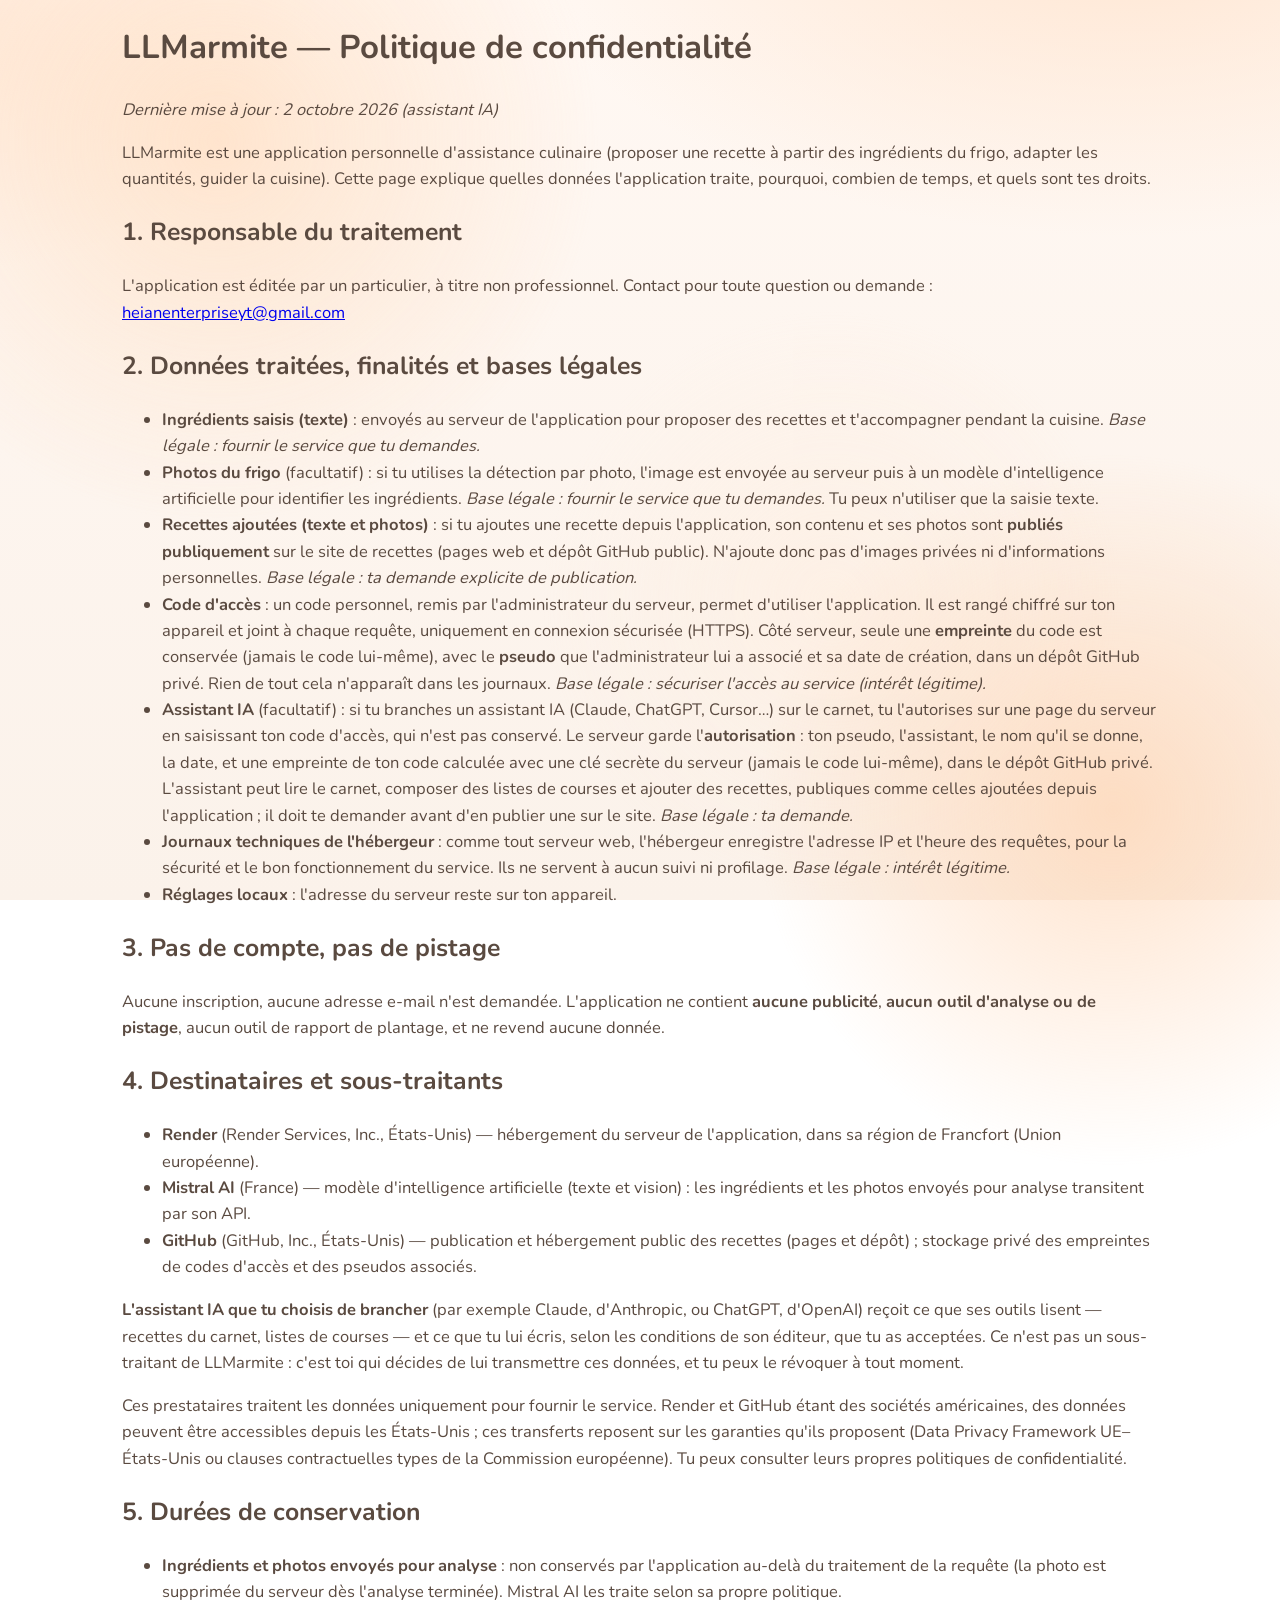
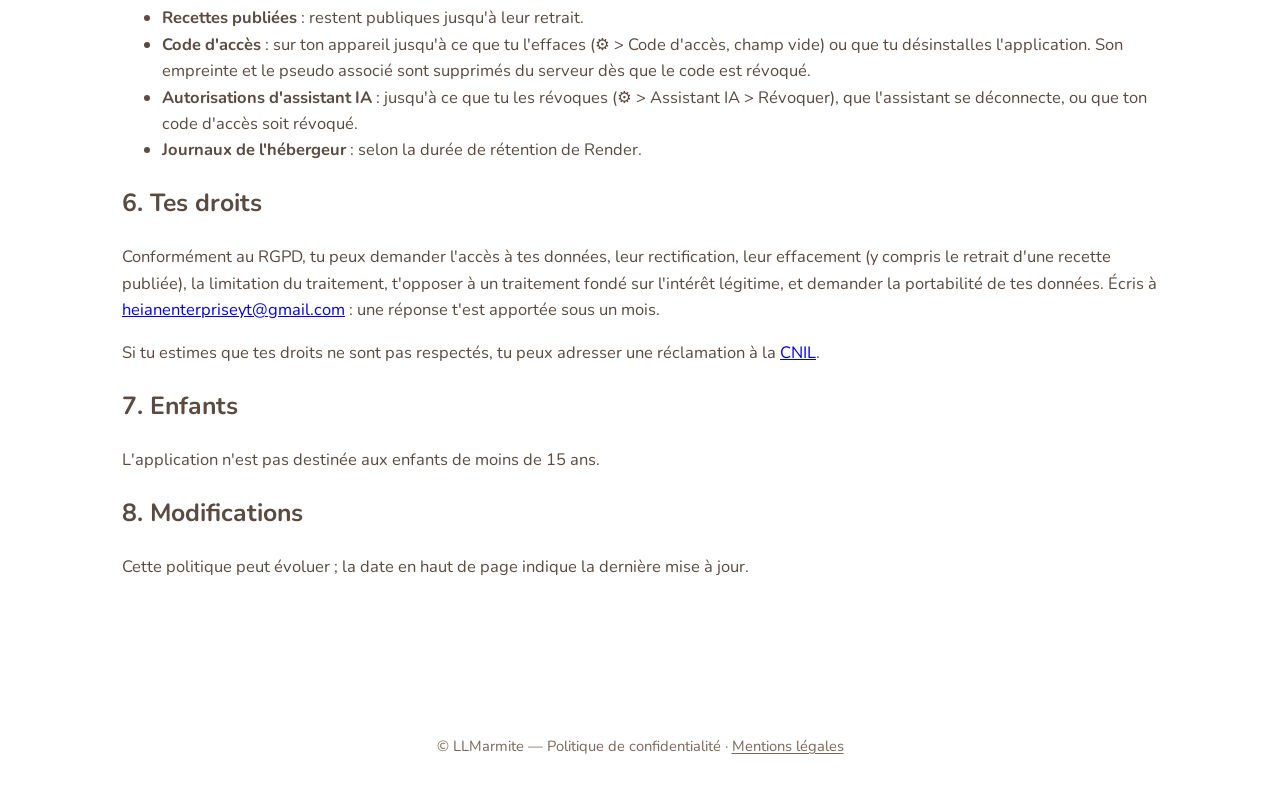
==== commit 55cd3c05: "docs(confidentialité): assistant IA — autorisation conservée jusqu'à révocation, assistant choisi pa" ====
--- a/confidentialite.html
+++ b/confidentialite.html
@@ -3,6 +3,7 @@
 
 <head>
   <meta charset="utf-8" />
+  <meta name="tdm-reservation" content="1" />
   <meta name="viewport" content="width=device-width,initial-scale=1" />
   <title>LLMarmite — Politique de confidentialité</title>
   <link rel="icon" type="image/png" href="favicon.png">
@@ -12,7 +13,7 @@
 <body>
   <main class="container">
     <h1>LLMarmite — Politique de confidentialité</h1>
-    <p><em>Dernière mise à jour : 28 septembre 2026 (gestion des codes d'accès)</em></p>
+    <p><em>Dernière mise à jour : 2 octobre 2026 (assistant IA)</em></p>
 
     <p>
       LLMarmite est une application personnelle d'assistance culinaire (proposer une recette à
@@ -47,6 +48,14 @@
         <strong>pseudo</strong> que l'administrateur lui a associé et sa date de création, dans un
         dépôt GitHub privé. Rien de tout cela n'apparaît dans les journaux. <em>Base
         légale&nbsp;: sécuriser l'accès au service (intérêt légitime).</em></li>
+      <li><strong>Assistant IA</strong> (facultatif) : si tu branches un assistant IA (Claude, ChatGPT,
+        Cursor…) sur le carnet, tu l'autorises sur une page du serveur en saisissant ton code d'accès,
+        qui n'est pas conservé. Le serveur garde l'<strong>autorisation</strong>&nbsp;: ton pseudo,
+        l'assistant, le nom qu'il se donne, la date, et une empreinte de ton code calculée avec une clé
+        secrète du serveur (jamais le code lui-même), dans le dépôt GitHub privé. L'assistant peut lire le carnet, composer des
+        listes de courses et ajouter des recettes, publiques comme celles ajoutées depuis
+        l'application&nbsp;; il doit te demander avant d'en publier une sur le site. <em>Base
+        légale&nbsp;: ta demande.</em></li>
       <li><strong>Journaux techniques de l'hébergeur</strong> : comme tout serveur web, l'hébergeur
         enregistre l'adresse IP et l'heure des requêtes, pour la sécurité et le bon fonctionnement du
         service. Ils ne servent à aucun suivi ni profilage. <em>Base légale&nbsp;: intérêt
@@ -72,6 +81,13 @@
         pseudos associés.</li>
     </ul>
     <p>
+      <strong>L'assistant IA que tu choisis de brancher</strong> (par exemple Claude, d'Anthropic, ou
+      ChatGPT, d'OpenAI) reçoit ce que ses outils lisent — recettes du carnet, listes de courses — et
+      ce que tu lui écris, selon les conditions de son éditeur, que tu as acceptées. Ce n'est pas un
+      sous-traitant de LLMarmite&nbsp;: c'est toi qui décides de lui transmettre ces données, et tu
+      peux le révoquer à tout moment.
+    </p>
+    <p>
       Ces prestataires traitent les données uniquement pour fournir le service. Render et GitHub
       étant des sociétés américaines, des données peuvent être accessibles depuis les États-Unis&nbsp;;
       ces transferts reposent sur les garanties qu'ils proposent (Data Privacy Framework UE–États-Unis
@@ -88,6 +104,9 @@
       <li><strong>Code d'accès</strong> : sur ton appareil jusqu'à ce que tu l'effaces (⚙️ &gt; Code
         d'accès, champ vide) ou que tu désinstalles l'application. Son empreinte et le pseudo
         associé sont supprimés du serveur dès que le code est révoqué.</li>
+      <li><strong>Autorisations d'assistant IA</strong> : jusqu'à ce que tu les révoques (⚙️ &gt;
+        Assistant IA &gt; Révoquer), que l'assistant se déconnecte, ou que ton code d'accès soit
+        révoqué.</li>
       <li><strong>Journaux de l'hébergeur</strong> : selon la durée de rétention de Render.</li>
     </ul>
 
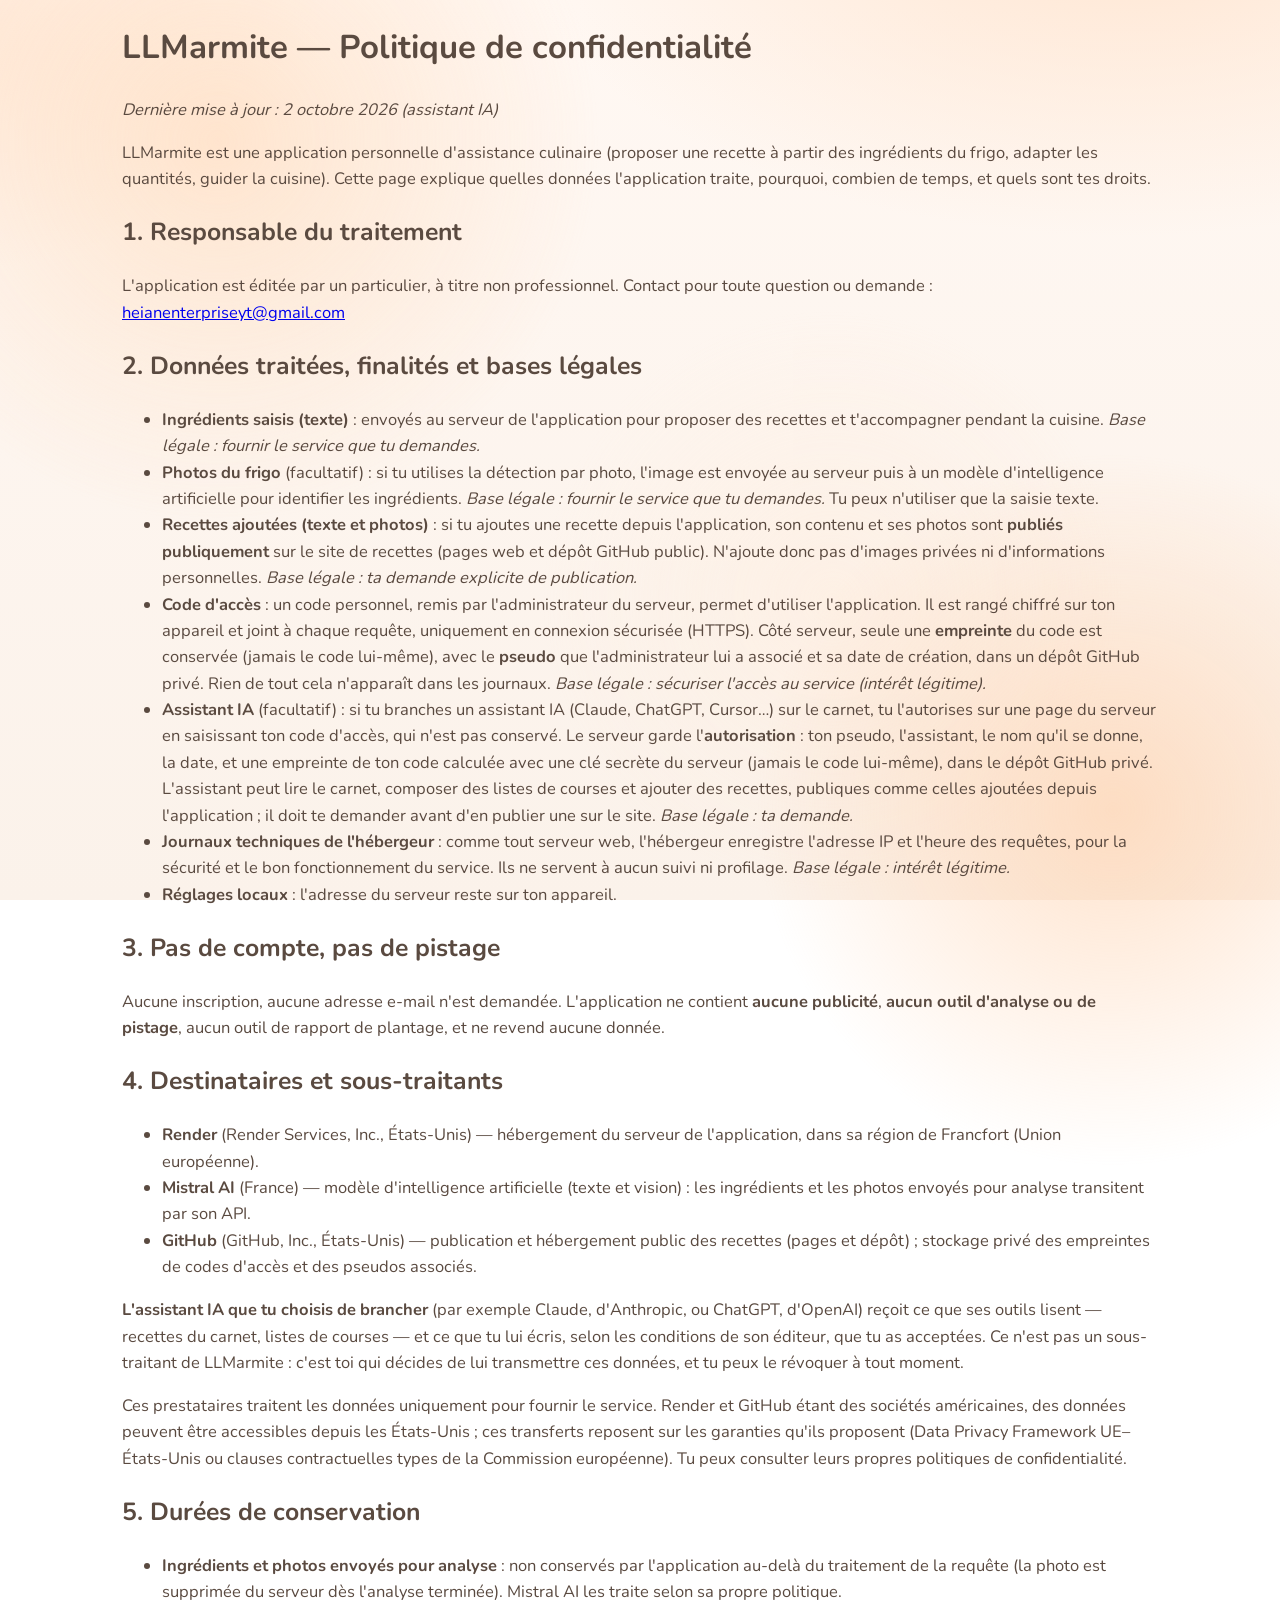
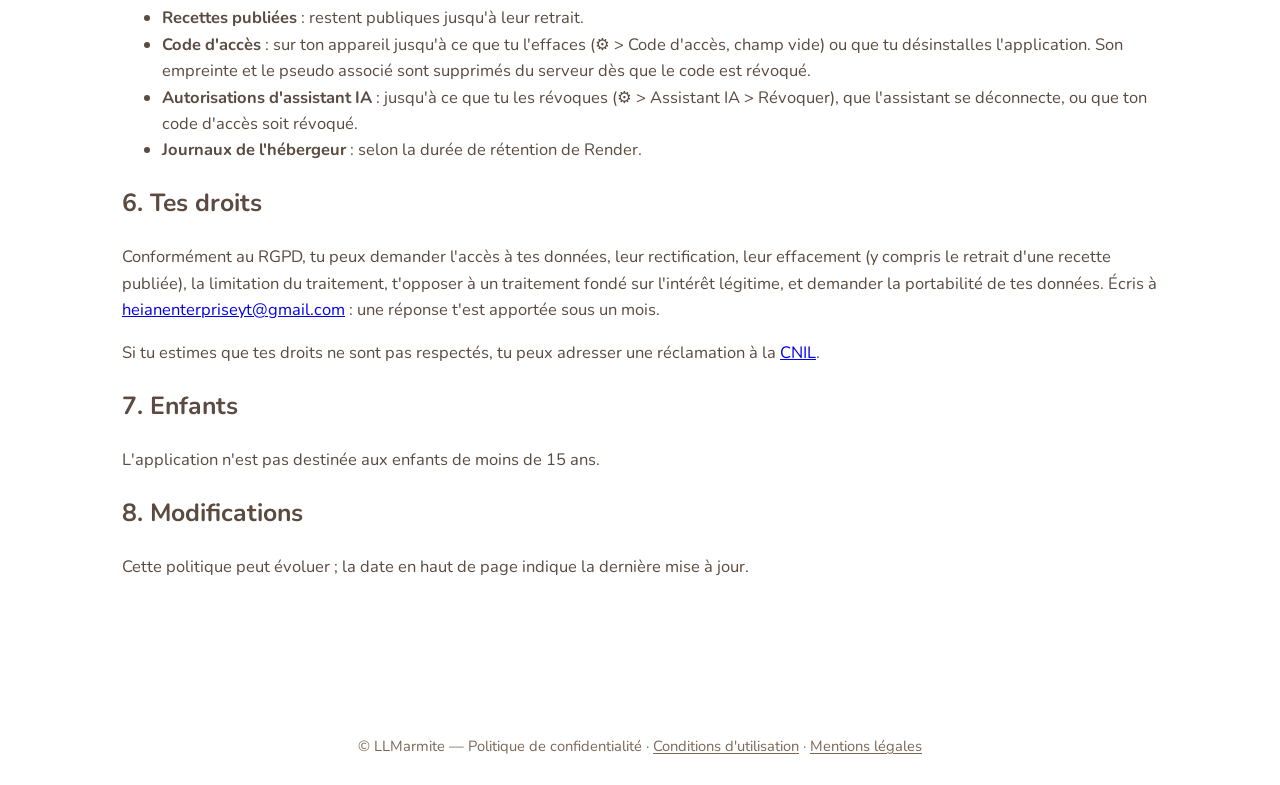
==== commit 8b3fb4b3: "feat: conditions d'utilisation de l'app LLMarmite (cgu.html), exigées par la fiche Play" ====
--- a/confidentialite.html
+++ b/confidentialite.html
@@ -130,7 +130,7 @@
     <p>Cette politique peut évoluer&nbsp;; la date en haut de page indique la dernière mise à jour.</p>
   </main>
 
-  <footer class="site-footer">© LLMarmite — Politique de confidentialité · <a href="mentions-legales.html">Mentions légales</a></footer>
+  <footer class="site-footer">© LLMarmite — Politique de confidentialité · <a href="cgu.html">Conditions d'utilisation</a> · <a href="mentions-legales.html">Mentions légales</a></footer>
   <script src="js/bgfx.js"></script>
 </body>
 
